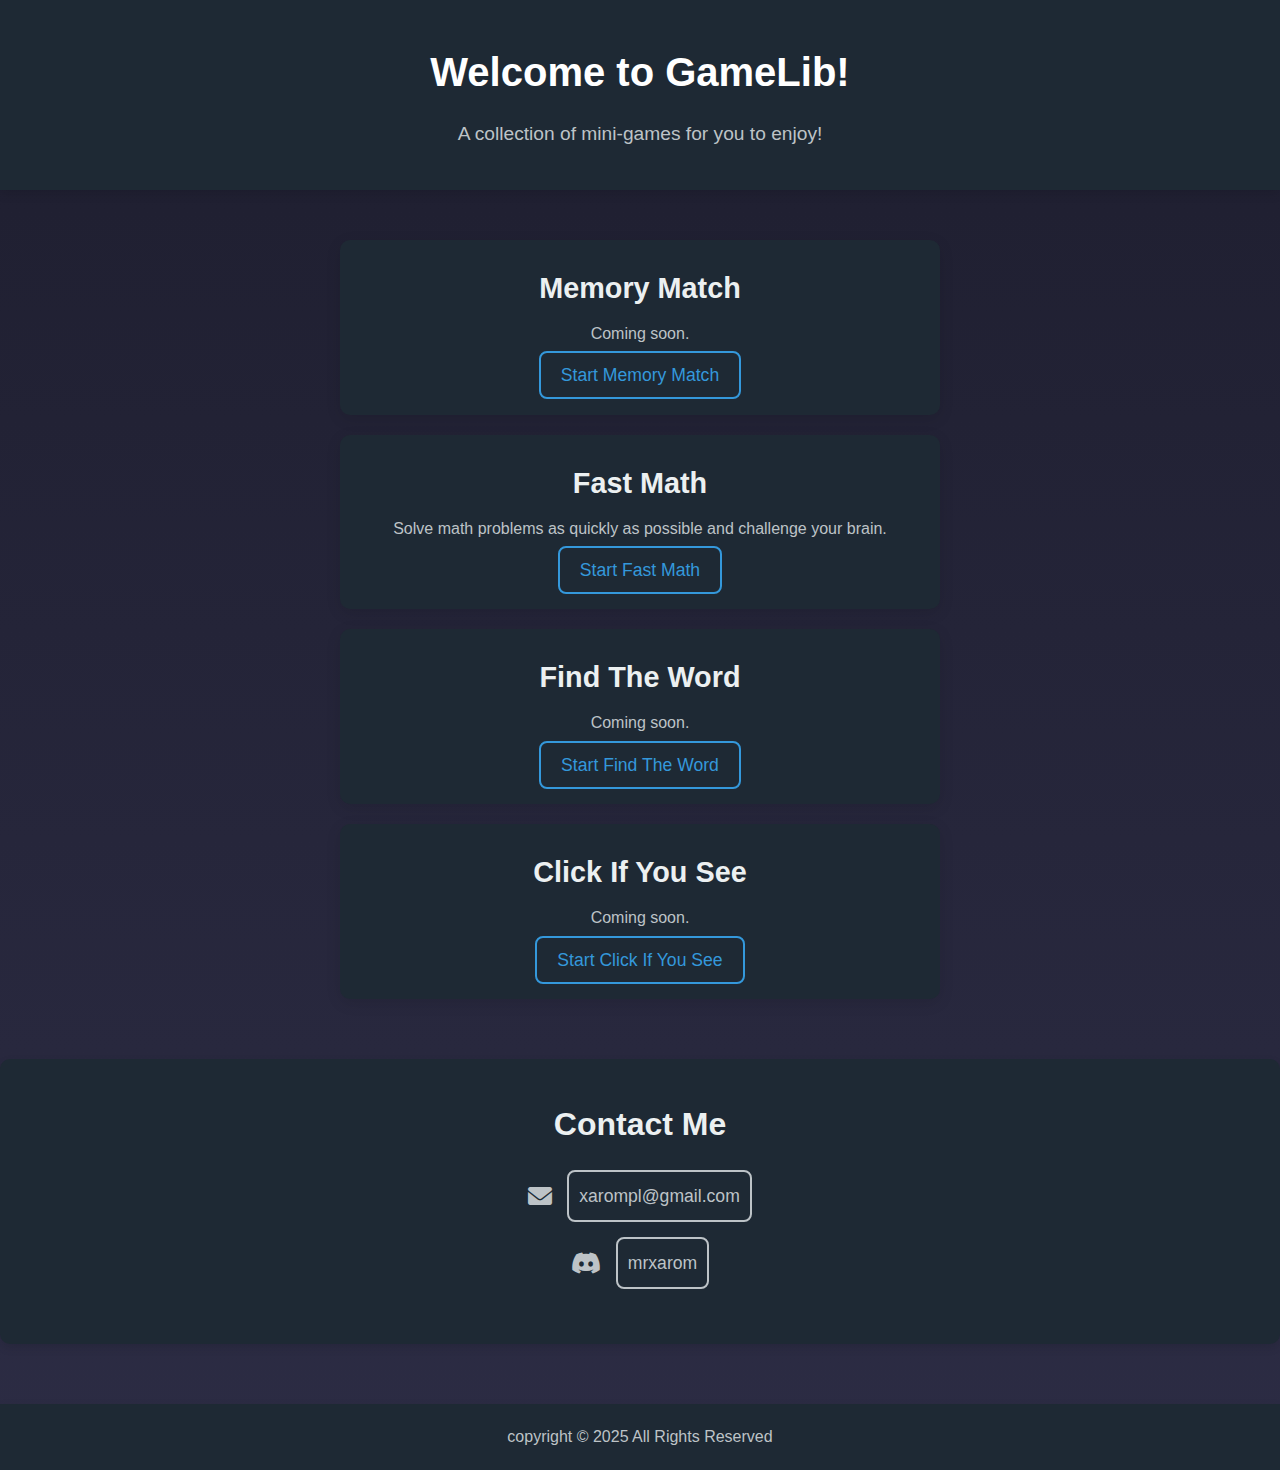
==== Game-Lib/index.html @ c5912364 "Add files via upload" ====
<!DOCTYPE html>
<html lang="en">
<head>
    <meta charset="UTF-8">
    <meta name="viewport" content="width=device-width, initial-scale=1.0">
    <title>GameLib</title>
    <meta name="description" content="Welcome to GameLib, a collection of exciting mini-games! Play Memory Match, Fast Math, Find The Word, and Click If You See. Challenge your skills and have fun!">
    <meta name="keywords" content="GameLib, mini-games, Memory Match, Fast Math, Find The Word, Click If You See, games, fun">
    <meta property="og:title" content="GameLib - A Collection of Mini-Games">
    <meta property="og:description" content="Welcome to GameLib, a collection of exciting mini-games! Test your skills with Memory Match, Fast Math, Find The Word, and Click If You See.">
    <meta name="twitter:title" content="GameLib - Play Fun Mini-Games">
    <meta name="twitter:description" content="Explore GameLib with awesome mini-games like Memory Match, Fast Math, Find The Word, and Click If You See!">
    <link rel="icon" href="/assets/favicon.ico" type="image/x-icon">
    <link rel="stylesheet" href="style.css">
    <link rel="stylesheet" href="index-style.css">
    <link href="https://cdnjs.cloudflare.com/ajax/libs/font-awesome/6.0.0-beta3/css/all.min.css" rel="stylesheet">
</head>
<body>
    <header>
        <h1>Welcome to GameLib!</h1>
        <p class="intro-text">A collection of mini-games for you to enjoy!</p>
    </header>

    <div class="game-description">
        <div class="game-item">
            <h3>Memory Match</h3>
            <p>Coming soon.</p>
            <a class="game-link" href="">Start Memory Match</a>
        </div>
        <div class="game-item">
            <h3>Fast Math</h3>
            <p>Solve math problems as quickly as possible and challenge your brain.</p>
            <a class="game-link" href="fast_math/fast_math.html">Start Fast Math</a>
        </div>
        <div class="game-item">
            <h3>Find The Word</h3>
            <p>Coming soon.</p>
            <a class="game-link" href="">Start Find The Word</a>
        </div>
        <div class="game-item">
            <h3>Click If You See</h3>
            <p>Coming soon.</p>
            <a class="game-link" href="">Start Click If You See</a>
        </div>
    </div>

    <div class="contact">
        <h2>Contact Me</h2>
        <ul>
            <li><i class="fas fa-envelope"></i> <a href="mailto:xarompl@gmail.com">xarompl@gmail.com</a></li>
            <li><i class="fab fa-discord"></i> <a href="https://discord.com/users/mrxarom" target="_blank">mrxarom</a></li>
        </ul>
    </div>

    <footer>
        <p>copyright &copy; 2025 All Rights Reserved</p>
    </footer>
</body>
</html>
---- Game-Lib/style.css ----
.game_buttons {
    display: flex;
    justify-content: center;
    gap: 20px;
    margin-top: 20px;
}

.game_buttons a {
    padding: 12px 24px;
    font-size: 18px;
    font-weight: 600;
    text-decoration: none;
    background: linear-gradient(145deg, #007bff, #0056b3);
    color: white;
    border-radius: 12px;
    transition: background-color 0.3s ease, transform 0.3s ease, box-shadow 0.3s ease;
    box-shadow: 0 4px 6px rgba(0, 0, 0, 0.2);
}

.game_buttons a:hover {
    background: linear-gradient(145deg, #0056b3, #007bff);
    transform: scale(1.05);
    box-shadow: 0 8px 12px rgba(0, 0, 0, 0.3);
}

.game_buttons a:active {
    background: linear-gradient(145deg, #004494, #0069d9);
}
---- Game-Lib/index-style.css ----
* {
    margin: 0;
    padding: 0;
    box-sizing: border-box;
}

body {
    font-family: 'Poppins', sans-serif;
    background: linear-gradient(to bottom, #1e1e2f, #2c2c44);
    color: #ffffff;
    text-align: center;
    line-height: 1.6;
    padding: 0;
}

header {
    background: #1e2934; 
    padding: 40px 0;
    margin-bottom: 50px;
    box-shadow: 0 4px 10px rgba(0, 0, 0, 0.1);
}

h1 {
    font-size: 2.5rem;
    color: #ffffff;
    margin-bottom: 15px;
}

.intro-text {
    font-size: 1.2rem;
    color: #bdc3c7;
}

.game-description {
    margin: 50px 0;
    padding: 0 20px;
}

.game-item {
    background: #1e2934; 
    border-radius: 10px;
    padding: 25px;
    margin: 20px auto;
    width: 80%;
    max-width: 600px;
    box-shadow: 0 4px 15px rgba(0, 0, 0, 0.1);
    transition: transform 0.3s ease, box-shadow 0.3s ease;
}

.game-item:hover {
    transform: translateY(-10px);
    box-shadow: 0 6px 20px rgba(0, 0, 0, 0.15);
}

.game-item h3 {
    font-size: 1.8rem;
    color: #ecf0f1;
    margin-bottom: 10px;
}

.game-item p {
    font-size: 1rem;
    color: #bdc3c7;
    margin-bottom: 15px;
}

.game-link {
    font-size: 1.1rem;
    color: #3498db;
    text-decoration: none;
    padding: 12px 20px;
    border: 2px solid #3498db;
    border-radius: 8px;
    transition: background 0.3s, transform 0.3s;
}

.game-link:hover {
    background: #3498db;
    color: white;
    transform: translateY(-3px);
}

.contact {
    background: #1e2934; 
    padding: 40px;
    margin-top: 60px;
    border-radius: 10px;
    box-shadow: 0 4px 10px rgba(0, 0, 0, 0.1);
}

.contact h2 {
    font-size: 2rem;
    color: #ecf0f1;
    margin-bottom: 20px;
}

.contact ul {
    list-style: none;
    font-size: 1.1rem;
    color: #bdc3c7;
}

.contact ul li {
    margin: 15px 0;
    display: flex;
    align-items: center;
    justify-content: center;
}

.contact ul li i {
    font-size: 1.5rem;
    color: #bdc3c7;
    margin-right: 15px;
}

.contact ul li a {
    color: #bdc3c7;
    text-decoration: none;
    font-size: 1.1rem;
    padding: 10px;
    border: 2px solid #bdc3c7;
    border-radius: 8px;
    transition: background 0.3s, color 0.3s;
}

.contact ul li a:hover {
    background: #7f8c8d;
    color: white;
}

footer {
    background: #1e2934; 
    padding: 20px;
    color: #bdc3c7;
    text-align: center;
    margin-top: 60px;
    font-size: 1rem;
    box-shadow: 0 4px 10px rgba(0, 0, 0, 0.1);
}

footer p {
    color: #bdc3c7;
}

/* Media Query for small devices */
@media (max-width: 768px) {
    h1 {
        font-size: 2rem;
    }

    .game-item {
        width: 90%;
    }

    .game-link {
        font-size: 1rem;
    }
}
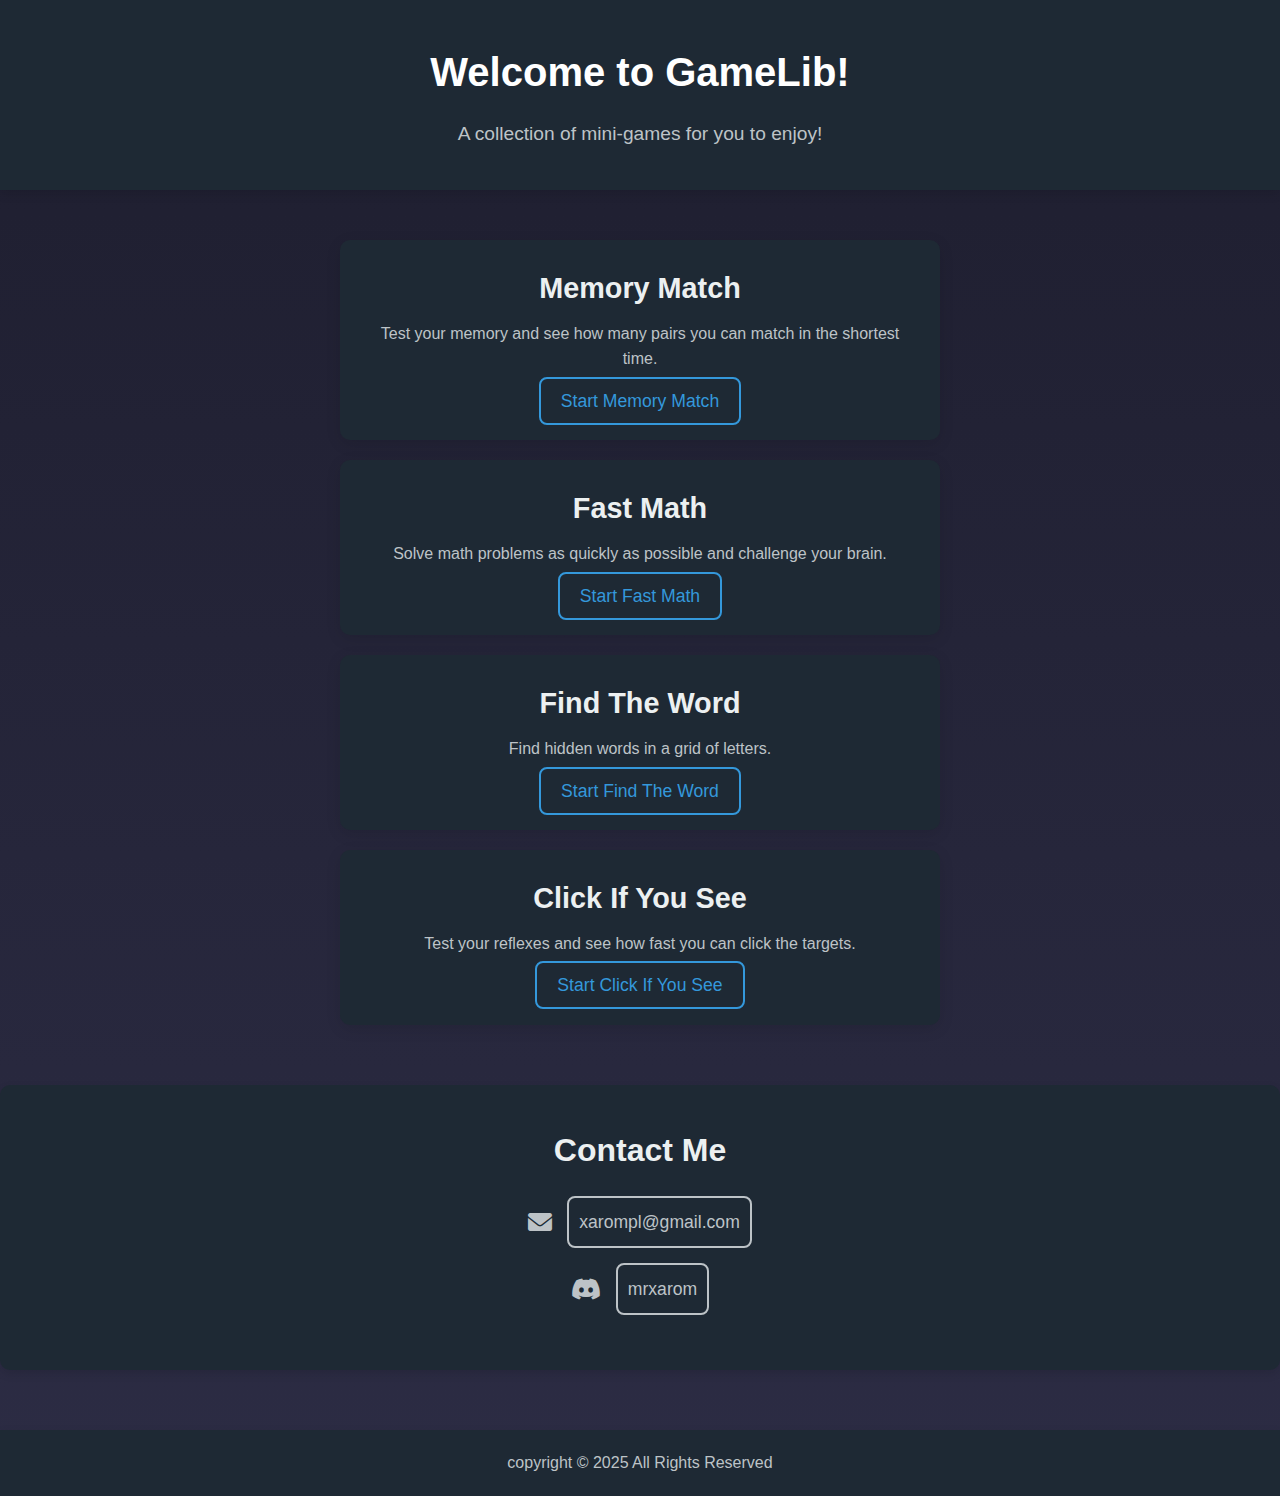
==== commit fb810610: "Add files via upload" ====
--- a/Game-Lib/index.html
+++ b/Game-Lib/index.html
@@ -24,8 +24,8 @@
     <div class="game-description">
         <div class="game-item">
             <h3>Memory Match</h3>
-            <p>Coming soon.</p>
-            <a class="game-link" href="">Start Memory Match</a>
+            <p>Test your memory and see how many pairs you can match in the shortest time.</p>
+            <a class="game-link" href="memory_match/memory_match.html">Start Memory Match</a>
         </div>
         <div class="game-item">
             <h3>Fast Math</h3>
@@ -34,13 +34,13 @@
         </div>
         <div class="game-item">
             <h3>Find The Word</h3>
-            <p>Coming soon.</p>
-            <a class="game-link" href="">Start Find The Word</a>
+            <p>Find hidden words in a grid of letters.</p>
+            <a class="game-link" href="find_the_word/find_the_word.html">Start Find The Word</a>
         </div>
         <div class="game-item">
             <h3>Click If You See</h3>
-            <p>Coming soon.</p>
-            <a class="game-link" href="">Start Click If You See</a>
+            <p>Test your reflexes and see how fast you can click the targets.</p>
+            <a class="game-link" href="click_if_you_see/click_if_you_see.html">Start Click If You See</a>
         </div>
     </div>
 
